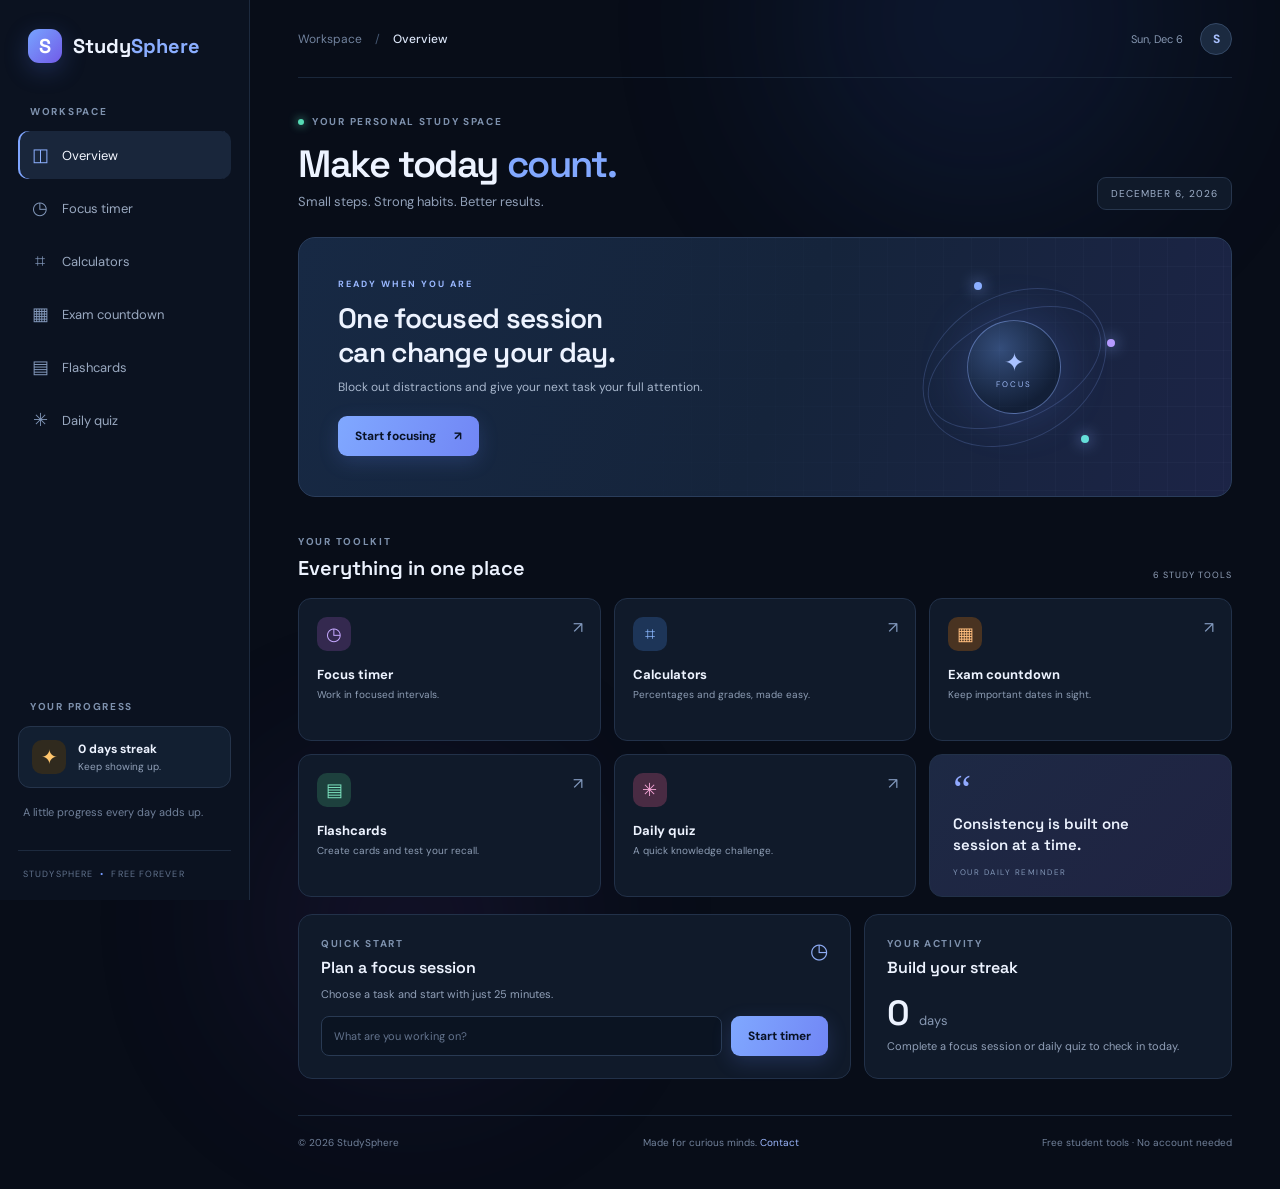
==== index.html @ 0059258c "Update index.html" ====
<!doctype html>
<html lang="en">
<head>
<meta name="google-site-verification" content="u8LLcOHKOxjFdwLn13CXCtblD6Vbntkjw8XJ7Eqn_Gs" />
  <meta charset="utf-8">
  <meta name="viewport" content="width=device-width, initial-scale=1">
  <meta name="theme-color" content="#080d18">
  <meta name="description" content="StudySphere is a free student productivity hub with a focus timer, grade calculator, percentage calculator, exam countdown, flashcards and daily quiz.">
  <title>StudySphere — Your study space</title>
  <link rel="preconnect" href="https://fonts.googleapis.com">
  <link rel="preconnect" href="https://fonts.gstatic.com" crossorigin>
  <link href="https://fonts.googleapis.com/css2?family=DM+Sans:wght@400;500;600;700&family=Space+Grotesk:wght@500;600;700&display=swap" rel="stylesheet">
  <link rel="stylesheet" href="styles.css">
</head>
<body>
  <div class="ambient ambient-one"></div><div class="ambient ambient-two"></div>
  <div class="app-shell">
    <aside class="sidebar" id="sidebar">
      <a class="brand" href="#" aria-label="StudySphere home"><span class="brand-mark">S</span><span>Study<span class="brand-accent">Sphere</span></span></a>
      <div class="side-label">WORKSPACE</div>
      <nav class="nav-list" aria-label="Main navigation">
        <button class="nav-item active" data-view="overview"><span>◫</span> Overview</button>
        <button class="nav-item" data-view="focus"><span>◷</span> Focus timer</button>
        <button class="nav-item" data-view="calculators"><span>⌗</span> Calculators</button>
        <button class="nav-item" data-view="countdown"><span>▦</span> Exam countdown</button>
        <button class="nav-item" data-view="flashcards"><span>▤</span> Flashcards</button>
        <button class="nav-item" data-view="quiz"><span>✳</span> Daily quiz</button>
      </nav>
      <div class="sidebar-bottom">
        <div class="side-label">YOUR PROGRESS</div>
        <div class="streak-card"><div class="streak-icon">✦</div><div><strong id="streakNumber">0 day streak</strong><small>Keep showing up.</small></div></div>
        <div class="sidebar-note">A little progress every day adds up.</div>
        <div class="side-footer">STUDYSPHERE <span>•</span> FREE FOREVER</div>
      </div>
    </aside>

    <main class="main">
      <header class="topbar">
        <button class="mobile-menu" id="menuBtn" aria-label="Open menu">☰</button>
        <div class="breadcrumb">Workspace <span>/</span> <strong id="crumb">Overview</strong></div>
        <div class="top-actions"><span class="today-label" id="todayLabel"></span><div class="avatar">S</div></div>
      </header>

      <section class="view active-view" id="view-overview">
        <div class="welcome-row">
          <div><div class="eyebrow"><span class="live-dot"></span> YOUR PERSONAL STUDY SPACE</div><h1>Make today <span>count.</span></h1><p class="subheading">Small steps. Strong habits. Better results.</p></div>
          <div class="date-chip" id="dateChip">TODAY</div>
        </div>
        <div class="hero-card">
          <div class="hero-copy"><div class="hero-kicker">READY WHEN YOU ARE</div><h2>One focused session<br>can change your day.</h2><p>Block out distractions and give your next task your full attention.</p><button class="primary-btn" data-go="focus">Start focusing <span>↗</span></button></div>
          <div class="hero-orbit"><div class="orbit-ring ring-a"></div><div class="orbit-ring ring-b"></div><div class="orbit-core"><span>✦</span><small>FOCUS</small></div><i class="orbit-dot dot-a"></i><i class="orbit-dot dot-b"></i><i class="orbit-dot dot-c"></i></div>
          <div class="hero-grid"></div>
        </div>
        <div class="section-heading"><div><div class="eyebrow">YOUR TOOLKIT</div><h2>Everything in one place</h2></div><span class="muted">6 STUDY TOOLS</span></div>
        <div class="tool-grid">
          <button class="tool-card" data-go="focus"><span class="tool-icon purple">◷</span><span class="tool-title">Focus timer</span><span class="tool-desc">Work in focused intervals.</span><span class="card-arrow">↗</span></button>
          <button class="tool-card" data-go="calculators"><span class="tool-icon blue">⌗</span><span class="tool-title">Calculators</span><span class="tool-desc">Percentages and grades, made easy.</span><span class="card-arrow">↗</span></button>
          <button class="tool-card" data-go="countdown"><span class="tool-icon orange">▦</span><span class="tool-title">Exam countdown</span><span class="tool-desc">Keep important dates in sight.</span><span class="card-arrow">↗</span></button>
          <button class="tool-card" data-go="flashcards"><span class="tool-icon green">▤</span><span class="tool-title">Flashcards</span><span class="tool-desc">Create cards and test your recall.</span><span class="card-arrow">↗</span></button>
          <button class="tool-card" data-go="quiz"><span class="tool-icon pink">✳</span><span class="tool-title">Daily quiz</span><span class="tool-desc">A quick knowledge challenge.</span><span class="card-arrow">↗</span></button>
          <div class="tool-card quote-card"><span class="quote-mark">“</span><p>Consistency is built one session at a time.</p><small>YOUR DAILY REMINDER</small></div>
        </div>
        <div class="bottom-grid">
          <div class="panel"><div class="panel-head"><div><div class="eyebrow">QUICK START</div><h3>Plan a focus session</h3></div><span class="panel-symbol">◷</span></div><p class="muted">Choose a task and start with just 25 minutes.</p><div class="quick-start"><input id="quickTask" maxlength="80" placeholder="What are you working on?"><button class="primary-btn small" id="quickStartBtn">Start timer</button></div></div>
          <div class="panel progress-panel"><div class="eyebrow">YOUR ACTIVITY</div><h3>Build your streak</h3><div class="progress-number" id="overviewStreak">0 <small>days</small></div><p class="muted">Complete a focus session or daily quiz to check in today.</p></div>
        </div>
      </section>

      <section class="view" id="view-focus">
        <div class="page-heading"><div class="eyebrow">DEEP WORK MODE</div><h1>Focus <span>timer.</span></h1><p class="subheading">Give one thing your full attention.</p></div>
        <div class="focus-layout">
          <div class="panel timer-panel">
            
<div class="timer-tabs">
  <button class="timer-tab active" data-minutes="25" data-mode="Focus">Focus</button>
  <button class="timer-tab" data-minutes="5" data-mode="Short break">Short break</button>
  <button class="timer-tab" data-minutes="15" data-mode="Long break">Long break</button>
</div>

<div class="custom-timer">
  <h3>Customize your sessions</h3>
  <div class="custom-timer-grid">
    <label>
      Focus (minutes)
      <input type="number" id="customFocus" min="1" max="180" value="25">
    </label>
    <label>
      Short break (minutes)
      <input type="number" id="customShort" min="1" max="60" value="5">
    </label>
    <label>
      Long break (minutes)
      <input type="number" id="customLong" min="1" max="60" value="15">
    </label>
  </div>
  <button class="secondary-btn" id="saveCustomTimer">Save custom settings</button>
  <p id="customTimerStatus" class="muted">Choose your preferred durations.</p>
</div>

            <div class="timer-ring" id="timerRing"><div class="timer-inner"><div class="timer-mode" id="timerMode">FOCUS SESSION</div><div class="timer-display" id="timerDisplay">25:00</div><div class="timer-caption" id="timerCaption">Time to concentrate</div></div></div>
            <div class="timer-controls"><button class="primary-btn" id="timerStart">Start session</button><button class="secondary-btn" id="timerReset">Reset</button></div>
            <div class="timer-foot"><span>◷ 25 MINUTES</span><span>✦ ONE TASK AT A TIME</span></div>
          </div>
          <div class="panel task-panel"><div class="eyebrow">SESSION NOTES</div><h3>What are you focusing on?</h3><textarea id="focusTask" placeholder="e.g. Revise quadratic equations..."></textarea><div class="tip-box"><span>✦</span><div><strong>Focus tip</strong><p>Put your phone away, close extra tabs, and decide what “done” looks like before you begin.</p></div></div><div class="session-stat"><span>Completed sessions</span><strong id="sessionCount">0</strong></div></div>
        </div>
      </section>

      <section class="view" id="view-calculators">
        <div class="page-heading"><div class="eyebrow">NUMBERS MADE SIMPLE</div><h1>Study <span>calculators.</span></h1><p class="subheading">Fast answers for everyday school calculations.</p></div>
        <div class="calculator-grid">
          <div class="panel calculator"><div class="calc-icon blue">％</div><h3>Percentage calculator</h3><p class="muted">Find what percentage one number is of another.</p><label>Value obtained</label><input type="number" id="percentValue" placeholder="e.g. 420"><label>Total value</label><input type="number" id="percentTotal" placeholder="e.g. 500"><button class="primary-btn full" id="percentBtn">Calculate percentage</button><div class="result-box" id="percentResult">Your result will appear here.</div></div>
          <div class="panel calculator"><div class="calc-icon purple">A+</div><h3>Grade calculator</h3><p class="muted">Calculate your average across subjects.</p><div id="gradeRows"><div class="grade-row"><input type="text" placeholder="Subject" aria-label="Subject"><input type="number" min="0" max="100" placeholder="Score %" aria-label="Score percentage"></div><div class="grade-row"><input type="text" placeholder="Subject" aria-label="Subject"><input type="number" min="0" max="100" placeholder="Score %" aria-label="Score percentage"></div><div class="grade-row"><input type="text" placeholder="Subject" aria-label="Subject"><input type="number" min="0" max="100" placeholder="Score %" aria-label="Score percentage"></div></div><button class="text-btn" id="addGrade">+ Add subject</button><button class="primary-btn full" id="gradeBtn">Calculate average</button><div class="result-box" id="gradeResult">Your average will appear here.</div></div>
        </div>
      </section>

      <section class="view" id="view-countdown">
        <div class="page-heading"><div class="eyebrow">KEEP YOUR GOALS IN SIGHT</div><h1>Exam <span>countdown.</span></h1><p class="subheading">Set a date. Make a plan. Take it one day at a time.</p></div>
        <div class="countdown-layout">
          <div class="panel countdown-panel"><div class="eyebrow">YOUR NEXT BIG DATE</div><h2 id="examNameDisplay">Your next exam</h2><div class="count-number" id="daysRemaining">—</div><div class="count-caption" id="countCaption">DAYS TO GO</div><div class="count-date" id="examDateDisplay">Add your exam date below</div></div>
          <div class="panel"><div class="eyebrow">SET YOUR COUNTDOWN</div><h3>What's coming up?</h3><label>Exam or event name</label><input id="examName" maxlength="60" placeholder="e.g. Final mathematics exam"><label>Exam date</label><input type="date" id="examDate"><button class="primary-btn full" id="saveExam">Save countdown</button><button class="text-btn" id="clearExam">Clear countdown</button><p class="tiny muted">Your countdown is saved on this device.</p></div>
        </div>
      </section>

      <section class="view" id="view-flashcards">
        <div class="page-heading"><div class="eyebrow">ACTIVE RECALL</div><h1>Flash<span>cards.</span></h1><p class="subheading">Make your own cards and practise remembering.</p></div>
        <div class="flash-layout">
          <div class="panel flash-study"><div class="flash-top"><span class="eyebrow">YOUR DECK</span><span class="muted" id="cardPosition">0 CARDS</span></div><button class="flashcard" id="flashcard" aria-label="Flip flashcard"><span class="flash-label" id="flashLabel">YOUR QUESTION</span><strong id="flashText">Add your first flashcard to begin.</strong><small id="flashHint">Click the card to reveal the answer</small></button><div class="flash-controls"><button class="secondary-btn" id="prevCard">← Previous</button><button class="primary-btn" id="flipCard">Flip card</button><button class="secondary-btn" id="nextCard">Next →</button></div></div>
          <div class="panel"><div class="eyebrow">CREATE A CARD</div><h3>Add to your deck</h3><label>Question / front</label><textarea id="newQuestion" placeholder="What do you want to remember?"></textarea><label>Answer / back</label><textarea id="newAnswer" placeholder="Write the answer here..."></textarea><button class="primary-btn full" id="addCard">Add flashcard</button><div class="deck-footer"><span id="deckCount">0 cards saved</span><button class="text-btn danger" id="deleteCard">Delete current card</button></div></div>
        </div>
      </section>

      <section class="view" id="view-quiz">
        <div class="page-heading"><div class="eyebrow">A LITTLE CHALLENGE</div><h1>Daily <span>quiz.</span></h1><p class="subheading">Test what you know. Learn something new.</p></div>
        <div class="quiz-wrap panel"><div class="quiz-meta"><span class="eyebrow">GENERAL KNOWLEDGE</span><span class="muted" id="quizProgress">QUESTION 1 OF 5</span></div><div class="quiz-progress"><div id="quizProgressBar"></div></div><div class="quiz-question" id="quizQuestion">Loading today's challenge...</div><div class="quiz-options" id="quizOptions"></div><div class="quiz-feedback" id="quizFeedback" aria-live="polite"></div><div class="quiz-bottom"><span class="muted" id="quizScore">Score: 0</span><button class="primary-btn" id="quizNext" disabled>Next question →</button></div></div>
      </section>

      <footer class="footer"><span>© <span id="year"></span> StudySphere</span><span>Made for curious minds. <a href="mailto:hello@studysphere.example">Contact</a></span><span>Free student tools · No account needed</span></footer>
    </main>
  </div>
  <div class="toast" id="toast" role="status" aria-live="polite"></div>
  <script src="app.js"></script>
</body>
</html>
---- styles.css ----
*{box-sizing:border-box} :root{--bg:#080d18;--panel:#101827;--panel2:#131f31;--line:#223047;--text:#edf3ff;--muted:#91a0b8;--blue:#6e9cff;--cyan:#5ce1df;--purple:#a78bfa;--font:'DM Sans',sans-serif;--display:'Space Grotesk',sans-serif} body{margin:0;background:var(--bg);color:var(--text);font-family:var(--font);min-height:100vh;overflow-x:hidden}button,input,textarea{font:inherit}button{cursor:pointer}.ambient{position:fixed;pointer-events:none;filter:blur(100px);opacity:.13;border-radius:50%;z-index:-1}.ambient-one{width:400px;height:400px;background:#315fc6;top:-180px;right:8%}.ambient-two{width:300px;height:300px;background:#6a39ae;bottom:-170px;left:20%}.app-shell{display:flex;min-height:100vh}.sidebar{width:250px;position:fixed;inset:0 auto 0 0;background:#0b1220;border-right:1px solid #1d2a3e;padding:29px 18px 20px;display:flex;flex-direction:column;z-index:5}.brand{display:flex;align-items:center;gap:11px;color:var(--text);text-decoration:none;font:700 20px var(--display);padding:0 10px 42px}.brand-mark{width:34px;height:34px;border-radius:11px;display:grid;place-items:center;background:linear-gradient(135deg,#77a4ff,#725be8);color:white;box-shadow:0 7px 25px #5479e944}.brand-accent{color:#8baeff}.side-label,.eyebrow{font-size:10px;font-weight:700;letter-spacing:1.7px;color:#7e91ad}.side-label{padding:0 12px 13px}.nav-list{display:grid;gap:5px}.nav-item{border:0;background:transparent;color:#9aa9c0;text-align:left;padding:12px 13px;border-radius:10px;font-size:13px;display:flex;gap:13px;align-items:center;transition:.2s}.nav-item span{font-size:18px;width:18px;text-align:center;color:#8297b9}.nav-item:hover,.nav-item.active{background:#19263b;color:#f4f7ff}.nav-item.active{box-shadow:inset 2px 0 #7fa5ff}.nav-item.active span{color:#8db0ff}.sidebar-bottom{margin-top:auto}.streak-card{display:flex;align-items:center;gap:12px;background:#121f31;border:1px solid #25344b;padding:13px;border-radius:12px}.streak-icon{width:34px;height:34px;display:grid;place-items:center;border-radius:10px;background:#302a1e;color:#ffc66e;font-size:20px}.streak-card strong,.streak-card small{display:block}.streak-card strong{font-size:12px}.streak-card small{font-size:10px;color:var(--muted);margin-top:3px}.sidebar-note{color:#71819a;font-size:11px;line-height:1.6;padding:16px 5px 28px}.side-footer{border-top:1px solid #1d2a3e;padding:17px 5px 0;color:#61728c;font-size:9px;letter-spacing:1.1px}.side-footer span{color:#779cff;margin:0 4px}.main{margin-left:250px;width:calc(100% - 250px);padding:0 48px 20px;max-width:1700px}.topbar{height:78px;display:flex;align-items:center;justify-content:space-between;border-bottom:1px solid #1a273a;margin-bottom:37px}.breadcrumb{font-size:12px;color:#71829d}.breadcrumb span{padding:0 10px;color:#465873}.breadcrumb strong{color:#dbe5f7;font-weight:500}.top-actions{display:flex;align-items:center;gap:17px}.today-label{font-size:11px;color:#8798b2}.avatar{width:32px;height:32px;border:1px solid #354966;background:#1b2a40;border-radius:50%;display:grid;place-items:center;color:#a9c1ff;font-weight:700;font-size:12px}.mobile-menu{display:none;background:none;border:0;color:white;font-size:20px}.view{display:none;animation:fade .25s ease}.active-view{display:block}@keyframes fade{from{opacity:0;transform:translateY(5px)}to{opacity:1;transform:none}}.welcome-row{display:flex;justify-content:space-between;align-items:end;margin-bottom:27px}.eyebrow{display:flex;align-items:center;gap:8px}.live-dot{width:6px;height:6px;border-radius:50%;background:#56dbb5;box-shadow:0 0 10px #56dbb5}h1,h2,h3,p{margin-top:0}h1{font:600 38px var(--display);letter-spacing:-1.4px;margin:12px 0 5px}h1 span{color:#82a8ff}.subheading{color:#91a0b8;font-size:13px;margin:0}.date-chip{border:1px solid #27364d;background:#101a2a;color:#9fb0ca;padding:9px 13px;border-radius:9px;font-size:10px;letter-spacing:1px}.hero-card{min-height:260px;border:1px solid #2a3d5b;border-radius:17px;background:linear-gradient(110deg,#172944 0%,#15243b 52%,#1c2446 100%);position:relative;overflow:hidden;padding:35px 39px;display:flex;align-items:center;margin-bottom:38px}.hero-copy{position:relative;z-index:2}.hero-kicker{font-size:9px;letter-spacing:2px;color:#9ab8ff;font-weight:700}.hero-copy h2{font:600 28px/1.2 var(--display);margin:12px 0 10px;letter-spacing:-.7px}.hero-copy p{color:#a8b7cd;font-size:12px;margin-bottom:21px}.primary-btn,.secondary-btn{border:0;border-radius:9px;padding:12px 17px;font-size:12px;font-weight:700;transition:.2s}.primary-btn{background:linear-gradient(110deg,#80a8ff,#7186f5);color:#091225;box-shadow:0 6px 20px #668aff30}.primary-btn:hover{transform:translateY(-1px);filter:brightness(1.08)}.primary-btn span{padding-left:15px}.secondary-btn{background:#1a2940;border:1px solid #2d405e;color:#b9c8de}.secondary-btn:hover{background:#243650}.hero-orbit{position:absolute;right:12%;top:50%;transform:translateY(-50%);width:210px;height:210px;display:grid;place-items:center}.orbit-ring{position:absolute;border:1px solid #88aaff35;border-radius:50%;transform:rotate(-25deg)}.ring-a{width:185px;height:105px}.ring-b{width:145px;height:195px;transform:rotate(60deg)}.orbit-core{width:94px;height:94px;border-radius:50%;background:radial-gradient(circle at 35% 30%,#344d7a,#121f37 70%);border:1px solid #8daeff77;box-shadow:0 0 50px #6589ff3b;display:flex;flex-direction:column;align-items:center;justify-content:center}.orbit-core span{font-size:25px;color:#a9c2ff}.orbit-core small{font-size:8px;letter-spacing:2px;color:#9db8f5}.orbit-dot{position:absolute;width:8px;height:8px;background:#8baeff;border-radius:50%;box-shadow:0 0 15px #8baeff}.dot-a{top:20px;left:65px}.dot-b{bottom:29px;right:30px;background:#65ded9}.dot-c{top:77px;right:4px;background:#b59aff}.hero-grid{position:absolute;inset:0;background-image:linear-gradient(#b0c7ff08 1px,transparent 1px),linear-gradient(90deg,#b0c7ff08 1px,transparent 1px);background-size:28px 28px;mask-image:linear-gradient(90deg,transparent 20%,black)}.section-heading{display:flex;align-items:end;justify-content:space-between;margin-bottom:17px}.section-heading h2{font:600 20px var(--display);margin:7px 0 0}.muted{color:var(--muted);font-size:11px}.section-heading>.muted{font-size:9px;letter-spacing:1px}.tool-grid{display:grid;grid-template-columns:repeat(3,1fr);gap:13px}.tool-card{min-height:143px;position:relative;text-align:left;padding:18px;background:#101a2a;border:1px solid #223149;border-radius:13px;color:var(--text);display:flex;flex-direction:column;align-items:flex-start;transition:.2s}.tool-card:hover{border-color:#5876b1;transform:translateY(-2px);background:#142137}.tool-icon,.calc-icon{width:34px;height:34px;border-radius:10px;display:grid;place-items:center;font-size:18px;margin-bottom:15px}.purple{background:#34294f;color:#c5a8ff}.blue{background:#1d3558;color:#8db9ff}.orange{background:#493321;color:#ffbd7d}.green{background:#1d403d;color:#7be0bd}.pink{background:#492b43;color:#f5a5d6}.tool-title{font-size:13px;font-weight:700;margin-bottom:5px}.tool-desc{font-size:10px;color:#8e9eb5}.card-arrow{position:absolute;right:17px;top:18px;color:#8299bd}.quote-card{background:linear-gradient(135deg,#1d2944,#202342);justify-content:center;padding-left:23px}.quote-mark{font:40px Georgia;color:#91aaff;line-height:.8}.quote-card p{font:600 15px/1.4 var(--display);max-width:190px;margin:7px 0 12px}.quote-card small{font-size:8px;letter-spacing:1.5px;color:#8296b7}.bottom-grid{display:grid;grid-template-columns:1.5fr 1fr;gap:13px;margin-top:17px}.panel{background:#101a2a;border:1px solid #223149;border-radius:14px;padding:22px}.panel h3{font:600 16px var(--display);margin:7px 0 9px}.panel-head{display:flex;justify-content:space-between}.panel-symbol{font-size:21px;color:#90adf5}.quick-start{display:flex;gap:9px;margin-top:15px}.quick-start input{flex:1}.progress-number{font:600 35px var(--display);margin:13px 0 3px}.progress-number small{font:400 13px var(--font);color:#8798b2}.progress-panel p{line-height:1.6;margin:0}.footer{display:flex;justify-content:space-between;gap:15px;border-top:1px solid #1c2a3e;margin-top:36px;padding:20px 0;color:#71819a;font-size:10px}.footer a{color:#9db9ff;text-decoration:none}.page-heading{margin-bottom:27px}.page-heading h1{margin-bottom:6px}.focus-layout,.countdown-layout,.flash-layout{display:grid;grid-template-columns:1.4fr 1fr;gap:15px}.timer-panel{text-align:center;padding:25px 25px 20px}.timer-tabs{display:flex;justify-content:center;gap:6px}.timer-tab{background:transparent;border:1px solid transparent;color:#8393ad;padding:8px 13px;border-radius:8px;font-size:11px}.timer-tab.active{background:#1d2d47;color:#dce8ff;border-color:#314a70}.timer-ring{width:270px;height:270px;margin:26px auto 20px;border-radius:50%;display:grid;place-items:center;background:conic-gradient(#83aaff 0deg,#83aaff 0deg,#253650 0deg);position:relative}.timer-ring:before{content:"";position:absolute;inset:8px;border-radius:50%;background:#101a2a}.timer-inner{position:relative}.timer-mode{font-size:9px;letter-spacing:2px;color:#8da8d2}.timer-display{font:600 52px var(--display);letter-spacing:-2px;margin:7px 0}.timer-caption{font-size:11px;color:#8192ab}.timer-controls{display:flex;justify-content:center;gap:9px}.timer-foot{display:flex;justify-content:space-between;border-top:1px solid #223149;margin-top:24px;padding-top:15px;font-size:8px;letter-spacing:1px;color:#7186a5}.task-panel textarea{height:110px;resize:vertical}.tip-box{display:flex;gap:11px;padding:13px;background:#17263b;border:1px solid #2a3d5a;border-radius:10px;margin-top:16px}.tip-box>span{color:#9bb8ff;font-size:18px}.tip-box strong{font-size:11px}.tip-box p{font-size:10px;color:#91a0b8;line-height:1.5;margin:4px 0 0}.session-stat{border-top:1px solid #223149;margin-top:18px;padding-top:15px;display:flex;justify-content:space-between;color:#8798b2;font-size:11px}.session-stat strong{color:#dfe9fa}.calculator-grid{display:grid;grid-template-columns:1fr 1fr;gap:15px}.calculator{padding:23px}.calculator h3{margin:0 0 6px}.calculator>p{margin-bottom:18px}.calculator label,.panel label{display:block;font-size:10px;color:#9aabc4;margin:13px 0 7px}.calc-icon{margin-bottom:15px}.full{width:100%;margin-top:14px}.result-box{background:#17263b;border:1px solid #2a3e5e;color:#b9d0ff;border-radius:9px;padding:13px;margin-top:13px;font-size:12px;min-height:43px}.grade-row{display:grid;grid-template-columns:1fr 110px;gap:8px;margin-bottom:8px}.text-btn{border:0;background:transparent;color:#8eafff;padding:8px 0;font-size:11px}.text-btn:hover{text-decoration:underline}.danger{color:#f08d9b}input,textarea{background:#0b1422;border:1px solid #293a53;border-radius:8px;color:#eaf1ff;padding:11px 12px;width:100%;outline:none;font-size:11px}input:focus,textarea:focus{border-color:#789fff;box-shadow:0 0 0 3px #789fff16}input::placeholder,textarea::placeholder{color:#63738d}.countdown-panel{background:radial-gradient(circle at 50% 0%,#24385c,#101a2a 65%);text-align:center;display:flex;flex-direction:column;align-items:center;justify-content:center;min-height:300px}.countdown-panel h2{font:600 22px var(--display);margin:16px 0 5px}.count-number{font:600 84px var(--display);letter-spacing:-5px;color:#9bb9ff;line-height:1.2}.count-caption{font-size:10px;letter-spacing:2px;color:#9bb2d8}.count-date{font-size:11px;color:#8293ae;margin-top:17px}.countdown-layout>.panel:last-child{padding:25px}.tiny{font-size:9px;margin-top:15px}.flash-study{display:flex;flex-direction:column}.flash-top{display:flex;justify-content:space-between}.flashcard{min-height:245px;margin:20px 0 15px;background:radial-gradient(circle at 50% 0%,#293d63,#17243a 75%);border:1px solid #3b5278;border-radius:13px;color:#f1f5ff;padding:25px;display:flex;flex-direction:column;align-items:center;justify-content:center;text-align:center;gap:15px}.flash-label{font-size:9px;letter-spacing:2px;color:#9dbaff}.flashcard strong{font:600 20px/1.4 var(--display);max-width:430px}.flashcard small{font-size:10px;color:#899bb8}.flash-controls{display:flex;justify-content:center;gap:8px}.flash-controls button{padding:10px 12px}.flash-layout>.panel textarea{height:75px;resize:vertical}.deck-footer{border-top:1px solid #223149;margin-top:18px;padding-top:13px;display:flex;justify-content:space-between;align-items:center;color:#8495ae;font-size:10px}.quiz-wrap{max-width:760px;margin:0 auto;padding:28px}.quiz-meta{display:flex;justify-content:space-between;align-items:center}.quiz-progress{height:5px;background:#24344c;border-radius:10px;margin:17px 0 28px;overflow:hidden}.quiz-progress div{height:100%;width:20%;background:linear-gradient(90deg,#7aa4ff,#65d9d1);transition:width .25s}.quiz-question{font:600 22px/1.4 var(--display);margin-bottom:20px}.quiz-options{display:grid;gap:9px}.quiz-option{border:1px solid #2b3b54;background:#121f31;color:#dce6f7;text-align:left;padding:13px 15px;border-radius:9px;font-size:12px}.quiz-option:hover:not(:disabled){border-color:#7da1ef;background:#1b2d48}.quiz-option.correct{border-color:#48c99d;background:#15372f}.quiz-option.wrong{border-color:#ed8b9c;background:#3b202d}.quiz-feedback{min-height:27px;padding-top:12px;font-size:11px;color:#9eafd0}.quiz-bottom{display:flex;justify-content:space-between;align-items:center;border-top:1px solid #24344b;padding-top:17px;margin-top:14px}.quiz-bottom .primary-btn:disabled{opacity:.4;cursor:not-allowed}.toast{position:fixed;bottom:24px;left:50%;transform:translate(-50%,20px);opacity:0;pointer-events:none;background:#e6efff;color:#111d32;border-radius:9px;padding:11px 17px;font-size:12px;font-weight:700;box-shadow:0 10px 35px #0006;transition:.25s;z-index:20}.toast.show{opacity:1;transform:translate(-50%,0)}
@media(max-width:1050px){.main{padding:0 28px 20px}.hero-orbit{right:4%}.tool-grid{grid-template-columns:repeat(2,1fr)}}
@media(max-width:760px){.sidebar{transform:translateX(-100%);transition:.25s;box-shadow:15px 0 40px #0007}.sidebar.open{transform:translateX(0)}.main{margin-left:0;width:100%;padding:0 17px 20px}.topbar{height:64px;margin-bottom:25px}.mobile-menu{display:block;margin-right:12px}.breadcrumb{margin-right:auto}.today-label{display:none}.welcome-row{align-items:start}.date-chip{display:none}h1{font-size:32px}.hero-card{padding:27px 23px;min-height:250px}.hero-orbit{opacity:.25;right:-45px}.hero-copy{max-width:280px}.hero-copy h2{font-size:25px}.tool-grid{gap:9px}.tool-card{padding:14px;min-height:137px}.tool-desc{line-height:1.4}.bottom-grid,.focus-layout,.countdown-layout,.flash-layout,.calculator-grid{grid-template-columns:1fr}.footer{flex-direction:column;gap:8px}.timer-ring{width:240px;height:240px}.timer-display{font-size:46px}.section-heading h2{font-size:18px}.quiz-wrap{padding:20px}.quiz-question{font-size:19px}}
@media(max-width:390px){.tool-grid{grid-template-columns:1fr}.tool-card{min-height:115px}.hero-card{padding:23px 18px}.hero-copy h2{font-size:22px}.grade-row{grid-template-columns:1fr 95px}.flash-controls{gap:4px}.flash-controls button{font-size:10px;padding:9px}}
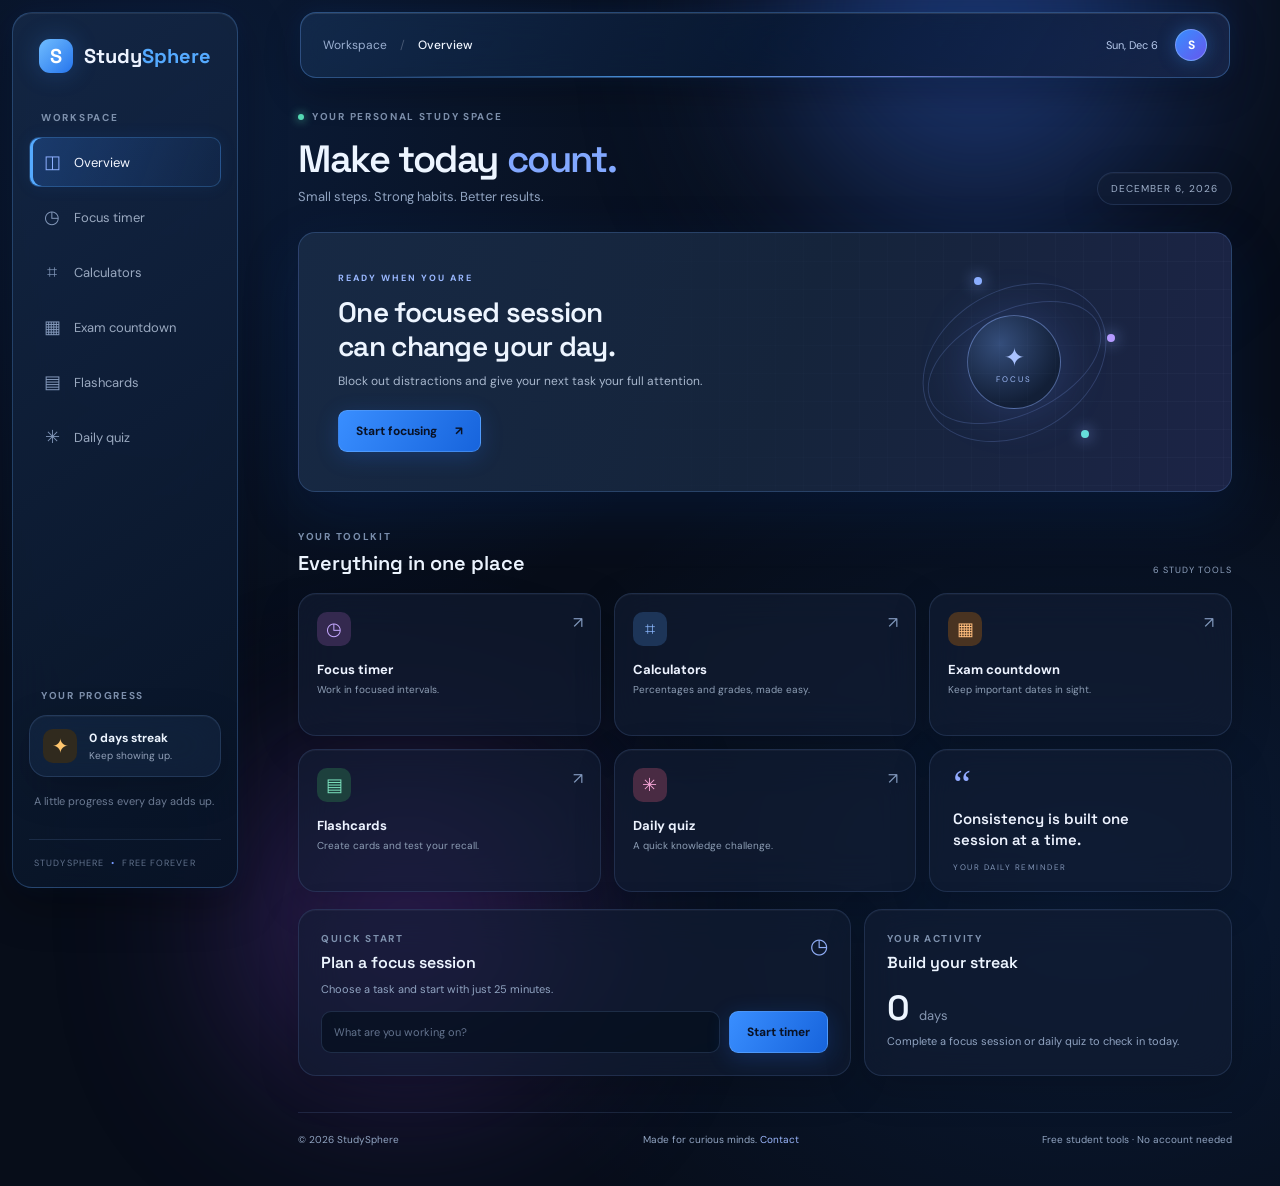
==== commit 1245d5ef: "Update index.html" ====
--- a/index.html
+++ b/index.html
@@ -113,13 +113,55 @@
         </div>
       </section>
 
-      <section class="view" id="view-countdown">
-        <div class="page-heading"><div class="eyebrow">KEEP YOUR GOALS IN SIGHT</div><h1>Exam <span>countdown.</span></h1><p class="subheading">Set a date. Make a plan. Take it one day at a time.</p></div>
-        <div class="countdown-layout">
-          <div class="panel countdown-panel"><div class="eyebrow">YOUR NEXT BIG DATE</div><h2 id="examNameDisplay">Your next exam</h2><div class="count-number" id="daysRemaining">—</div><div class="count-caption" id="countCaption">DAYS TO GO</div><div class="count-date" id="examDateDisplay">Add your exam date below</div></div>
-          <div class="panel"><div class="eyebrow">SET YOUR COUNTDOWN</div><h3>What's coming up?</h3><label>Exam or event name</label><input id="examName" maxlength="60" placeholder="e.g. Final mathematics exam"><label>Exam date</label><input type="date" id="examDate"><button class="primary-btn full" id="saveExam">Save countdown</button><button class="text-btn" id="clearExam">Clear countdown</button><p class="tiny muted">Your countdown is saved on this device.</p></div>
-        </div>
-      </section>
+      
+<section class="view" id="view-countdown">
+  <div class="page-heading">
+    <div class="eyebrow">KEEP YOUR GOALS IN SIGHT</div>
+    <h1>Exam <span>countdown.</span></h1>
+    <p class="subheading">Every exam. One place. Stay prepared.</p>
+  </div>
+
+  <div class="countdown-layout">
+    <div class="panel countdown-panel">
+      <div class="eyebrow">YOUR NEXT BIG DATE</div>
+      <h2 id="examNameDisplay">No upcoming exams</h2>
+      <div class="count-number" id="daysRemaining">—</div>
+      <div class="count-caption" id="countCaption">ADD YOUR FIRST EXAM</div>
+      <div class="count-date" id="examDateDisplay">Your upcoming exams will appear here.</div>
+    </div>
+
+    <div class="panel">
+      <div class="eyebrow" id="examFormHeading">BUILD YOUR SCHEDULE</div>
+      <h3 id="examFormTitle">Add an exam</h3>
+
+      <label for="examName">Exam or event name</label>
+      <input id="examName" maxlength="60" placeholder="e.g. Mathematics board exam">
+
+      <label for="examDate">Date and time</label>
+      <input type="datetime-local" id="examDate">
+
+      <button class="primary-btn full" id="saveExam">Add exam</button>
+      <button class="text-btn" id="cancelExamEdit" type="button" hidden>Cancel editing</button>
+      <p class="tiny muted">Your exams are saved automatically on this device.</p>
+    </div>
+  </div>
+
+  <div class="section-heading exam-list-heading">
+    <div>
+      <div class="eyebrow">YOUR SCHEDULE</div>
+      <h2>All exams</h2>
+    </div>
+    <span class="muted" id="examCount">0 EXAMS</span>
+  </div>
+
+  <div class="exam-list" id="examList">
+    <div class="panel exam-empty">
+      <h3>No exams added yet</h3>
+      <p class="muted">Add your first exam using the form above.</p>
+    </div>
+  </div>
+</section>
+
 
       <section class="view" id="view-flashcards">
         <div class="page-heading"><div class="eyebrow">ACTIVE RECALL</div><h1>Flash<span>cards.</span></h1><p class="subheading">Make your own cards and practise remembering.</p></div>
--- a/styles.css
+++ b/styles.css
@@ -2,3 +2,395 @@
 @media(max-width:1050px){.main{padding:0 28px 20px}.hero-orbit{right:4%}.tool-grid{grid-template-columns:repeat(2,1fr)}}
 @media(max-width:760px){.sidebar{transform:translateX(-100%);transition:.25s;box-shadow:15px 0 40px #0007}.sidebar.open{transform:translateX(0)}.main{margin-left:0;width:100%;padding:0 17px 20px}.topbar{height:64px;margin-bottom:25px}.mobile-menu{display:block;margin-right:12px}.breadcrumb{margin-right:auto}.today-label{display:none}.welcome-row{align-items:start}.date-chip{display:none}h1{font-size:32px}.hero-card{padding:27px 23px;min-height:250px}.hero-orbit{opacity:.25;right:-45px}.hero-copy{max-width:280px}.hero-copy h2{font-size:25px}.tool-grid{gap:9px}.tool-card{padding:14px;min-height:137px}.tool-desc{line-height:1.4}.bottom-grid,.focus-layout,.countdown-layout,.flash-layout,.calculator-grid{grid-template-columns:1fr}.footer{flex-direction:column;gap:8px}.timer-ring{width:240px;height:240px}.timer-display{font-size:46px}.section-heading h2{font-size:18px}.quiz-wrap{padding:20px}.quiz-question{font-size:19px}}
 @media(max-width:390px){.tool-grid{grid-template-columns:1fr}.tool-card{min-height:115px}.hero-card{padding:23px 18px}.hero-copy h2{font-size:22px}.grade-row{grid-template-columns:1fr 95px}.flash-controls{gap:4px}.flash-controls button{font-size:10px;padding:9px}}
+
+
+/* =========================================
+   STUDYSPHERE — GLASSMORPHISM
+   ELECTRIC BLUE
+========================================= */
+
+:root {
+  --glass-bg: rgba(18, 30, 53, 0.62);
+  --glass-border: rgba(145, 184, 255, 0.14);
+  --electric-blue: #55aaff;
+  --electric-glow: rgba(55, 145, 255, 0.25);
+  --text-primary: #edf5ff;
+  --text-muted: #91a4c1;
+}
+
+body {
+  background:
+    radial-gradient(ellipse at 15% 10%, rgba(30,100,210,.17), transparent 38%),
+    radial-gradient(ellipse at 85% 75%, rgba(30,120,255,.12), transparent 40%),
+    #070d19;
+  color: var(--text-primary);
+}
+
+.ambient {
+  opacity: .5;
+}
+
+.sidebar {
+  background: rgba(8,17,33,.78);
+  backdrop-filter: blur(24px);
+  -webkit-backdrop-filter: blur(24px);
+  border-right: 1px solid var(--glass-border);
+}
+
+.brand-mark {
+  background: linear-gradient(135deg,#70bdff,#2675ed);
+  box-shadow: 0 0 24px var(--electric-glow);
+}
+
+.brand-accent {
+  color: var(--electric-blue);
+}
+
+.topbar {
+  background: rgba(8,16,31,.62);
+  backdrop-filter: blur(20px);
+  -webkit-backdrop-filter: blur(20px);
+  border-bottom: 1px solid var(--glass-border);
+}
+
+.panel,
+.streak-card,
+.date-chip,
+.tool-card {
+  background: var(--glass-bg);
+  backdrop-filter: blur(20px);
+  -webkit-backdrop-filter: blur(20px);
+  border: 1px solid var(--glass-border);
+  box-shadow:
+    0 12px 40px rgba(0,0,0,.18),
+    inset 0 1px rgba(255,255,255,.035);
+  border-radius: 18px;
+}
+
+.nav-item {
+  border: 1px solid transparent;
+  transition: .25s ease;
+}
+
+.nav-item:hover {
+  background: rgba(72,145,255,.10);
+  border-color: var(--glass-border);
+  transform: translateX(3px);
+}
+
+.nav-item.active {
+  background: linear-gradient(
+    110deg,
+    rgba(48,127,255,.23),
+    rgba(48,127,255,.07)
+  );
+  border: 1px solid rgba(85,170,255,.25);
+  box-shadow: inset 3px 0 var(--electric-blue);
+}
+
+.hero-card {
+  border: 1px solid rgba(110,170,255,.22);
+  box-shadow: 0 20px 60px rgba(0,75,180,.15);
+}
+
+.tool-card {
+  transition: .25s ease;
+}
+
+.tool-card:hover {
+  transform: translateY(-5px);
+  border-color: rgba(85,170,255,.42);
+  box-shadow: 0 15px 40px rgba(30,110,255,.13);
+}
+
+.primary-btn {
+  background: linear-gradient(120deg,#398eff,#1764dc);
+  border: 1px solid rgba(140,195,255,.3);
+  box-shadow: 0 5px 22px rgba(35,120,255,.22);
+  transition: .25s ease;
+}
+
+.primary-btn:hover {
+  transform: translateY(-2px);
+  box-shadow: 0 8px 30px rgba(35,120,255,.38);
+  filter: brightness(1.12);
+}
+
+.secondary-btn {
+  background: rgba(90,145,220,.09);
+  border: 1px solid var(--glass-border);
+  transition: .2s ease;
+}
+
+.secondary-btn:hover {
+  background: rgba(90,145,220,.18);
+  border-color: rgba(85,170,255,.4);
+}
+
+input,
+textarea,
+select {
+  background: rgba(5,14,29,.65) !important;
+  border: 1px solid rgba(130,170,230,.18) !important;
+  color: var(--text-primary) !important;
+  border-radius: 10px !important;
+}
+
+input:focus,
+textarea:focus,
+select:focus {
+  outline: none;
+  border-color: var(--electric-blue) !important;
+  box-shadow: 0 0 0 3px rgba(85,170,255,.12);
+}
+
+.timer-ring {
+  box-shadow: 0 0 45px rgba(55,145,255,.13);
+}
+
+.timer-tab.active {
+  background: rgba(65,145,255,.18);
+  border-color: rgba(85,170,255,.35);
+}
+
+/* Custom timer layout */
+
+.custom-timer {
+  background: rgba(75,125,195,.07);
+  border: 1px solid var(--glass-border);
+  border-radius: 15px;
+  padding: 20px;
+  margin: 20px 0;
+}
+
+.custom-timer h3 {
+  margin-top: 0;
+  color: var(--text-primary);
+}
+
+.custom-timer-grid {
+  display: grid;
+  grid-template-columns: repeat(3,minmax(0,1fr));
+  gap: 14px;
+}
+
+.custom-timer-grid label {
+  color: var(--text-muted);
+}
+
+h1,h2,h3 {
+  color: var(--text-primary);
+}
+
+.muted,
+.subheading {
+  color: var(--text-muted);
+}
+
+.flashcard,
+.quiz-wrap {
+  background: var(--glass-bg);
+  backdrop-filter: blur(20px);
+  -webkit-backdrop-filter: blur(20px);
+  border: 1px solid var(--glass-border);
+}
+
+.footer {
+  border-top: 1px solid var(--glass-border);
+  color: var(--text-muted);
+}
+
+@media(max-width:768px) {
+  .panel,
+  .tool-card,
+  .streak-card {
+    backdrop-filter: blur(14px);
+    -webkit-backdrop-filter: blur(14px);
+  }
+
+  .custom-timer {
+    padding: 15px;
+  }
+
+  .custom-timer-grid {
+    grid-template-columns: 1fr;
+  }
+}
+
+/* STUDYSPHERE — FLOATING GLASS NAVBAR */
+
+.topbar {
+  position: sticky;
+  top: 12px;
+  z-index: 100;
+
+  height: 66px;
+  width: calc(100% - 4px);
+  margin: 12px 2px 32px;
+  padding: 0 22px;
+
+  display: flex;
+  align-items: center;
+  justify-content: space-between;
+
+  background: linear-gradient(
+    120deg,
+    rgba(20, 43, 76, 0.88),
+    rgba(10, 25, 48, 0.82),
+    rgba(24, 38, 72, 0.88)
+  ) !important;
+
+  backdrop-filter: blur(24px) saturate(180%);
+  -webkit-backdrop-filter: blur(24px) saturate(180%);
+
+  border: 1px solid rgba(100, 170, 255, 0.32);
+  border-radius: 16px;
+
+  box-shadow:
+    0 12px 35px rgba(0, 0, 0, 0.3),
+    inset 0 1px 0 rgba(255, 255, 255, 0.10),
+    0 0 25px rgba(45, 125, 255, 0.12);
+
+  transition: background .25s ease, border-color .25s ease;
+}
+
+/* Blue light along the bottom edge */
+
+.topbar::after {
+  content: "";
+  position: absolute;
+  bottom: 0;
+  left: 8%;
+  width: 84%;
+  height: 1px;
+
+  background: linear-gradient(
+    90deg,
+    transparent,
+    #55aaff,
+    #8b9cff,
+    transparent
+  );
+
+  opacity: .8;
+  pointer-events: none;
+}
+
+/* Navbar text */
+
+.topbar .breadcrumb {
+  color: #9aafd0;
+}
+
+.topbar .breadcrumb strong {
+  color: #f0f6ff;
+}
+
+.topbar .today-label {
+  color: #b8cbed;
+}
+
+.topbar .avatar {
+  background: linear-gradient(135deg, #398eff, #6657ed);
+  border: 1px solid rgba(160, 205, 255, .45);
+  color: white;
+  box-shadow: 0 0 18px rgba(55, 145, 255, .35);
+}
+
+/* Mobile */
+
+@media(max-width:760px) {
+  .topbar {
+    width: 100%;
+    height: 60px;
+    margin: 10px 0 25px;
+    padding: 0 14px;
+    top: 8px;
+  }
+}
+/* STUDYSPHERE — FLOATING GLASS SIDEBAR */
+
+.sidebar {
+  position: fixed;
+  inset: 12px auto 12px 12px;
+
+  width: 226px;
+  height: auto;
+  padding: 26px 16px 18px;
+
+  background: linear-gradient(
+    145deg,
+    rgba(20, 39, 68, 0.94),
+    rgba(8, 19, 37, 0.91)
+  ) !important;
+
+  backdrop-filter: blur(28px) saturate(170%);
+  -webkit-backdrop-filter: blur(28px) saturate(170%);
+
+  border: 1px solid rgba(100, 170, 255, 0.25);
+  border-radius: 20px;
+
+  box-shadow:
+    0 15px 45px rgba(0, 0, 0, 0.35),
+    inset 0 1px 0 rgba(255, 255, 255, 0.07),
+    0 0 25px rgba(40, 120, 255, 0.08);
+
+  overflow-y: auto;
+  scrollbar-width: thin;
+  scrollbar-color: rgba(100, 150, 220, 0.25) transparent;
+}
+
+/* Brand spacing */
+
+.brand {
+  padding-bottom: 38px;
+}
+
+/* Navigation hover glow */
+
+.nav-item:hover {
+  background: rgba(65, 140, 255, 0.13);
+  border-color: rgba(100, 170, 255, 0.15);
+}
+
+/* Active navigation */
+
+.nav-item.active {
+  background: linear-gradient(
+    110deg,
+    rgba(55, 135, 255, 0.24),
+    rgba(55, 135, 255, 0.06)
+  );
+  border: 1px solid rgba(85, 170, 255, 0.25);
+  box-shadow:
+    inset 3px 0 #55aaff,
+    0 0 18px rgba(45, 125, 255, 0.08);
+}
+
+/* Streak card */
+
+.streak-card {
+  background: rgba(75, 125, 195, 0.10);
+  border: 1px solid rgba(130, 175, 240, 0.17);
+}
+
+/* Sidebar footer */
+
+.side-footer {
+  border-top-color: rgba(130, 175, 240, 0.14);
+}
+
+/* Mobile sidebar */
+
+@media(max-width:760px) {
+  .sidebar {
+    width: 250px;
+    inset: 10px auto 10px 10px;
+    border-radius: 18px;
+    transform: translateX(calc(-100% - 15px));
+  }
+
+  .sidebar.open {
+    transform: translateX(0);
+  }
+}
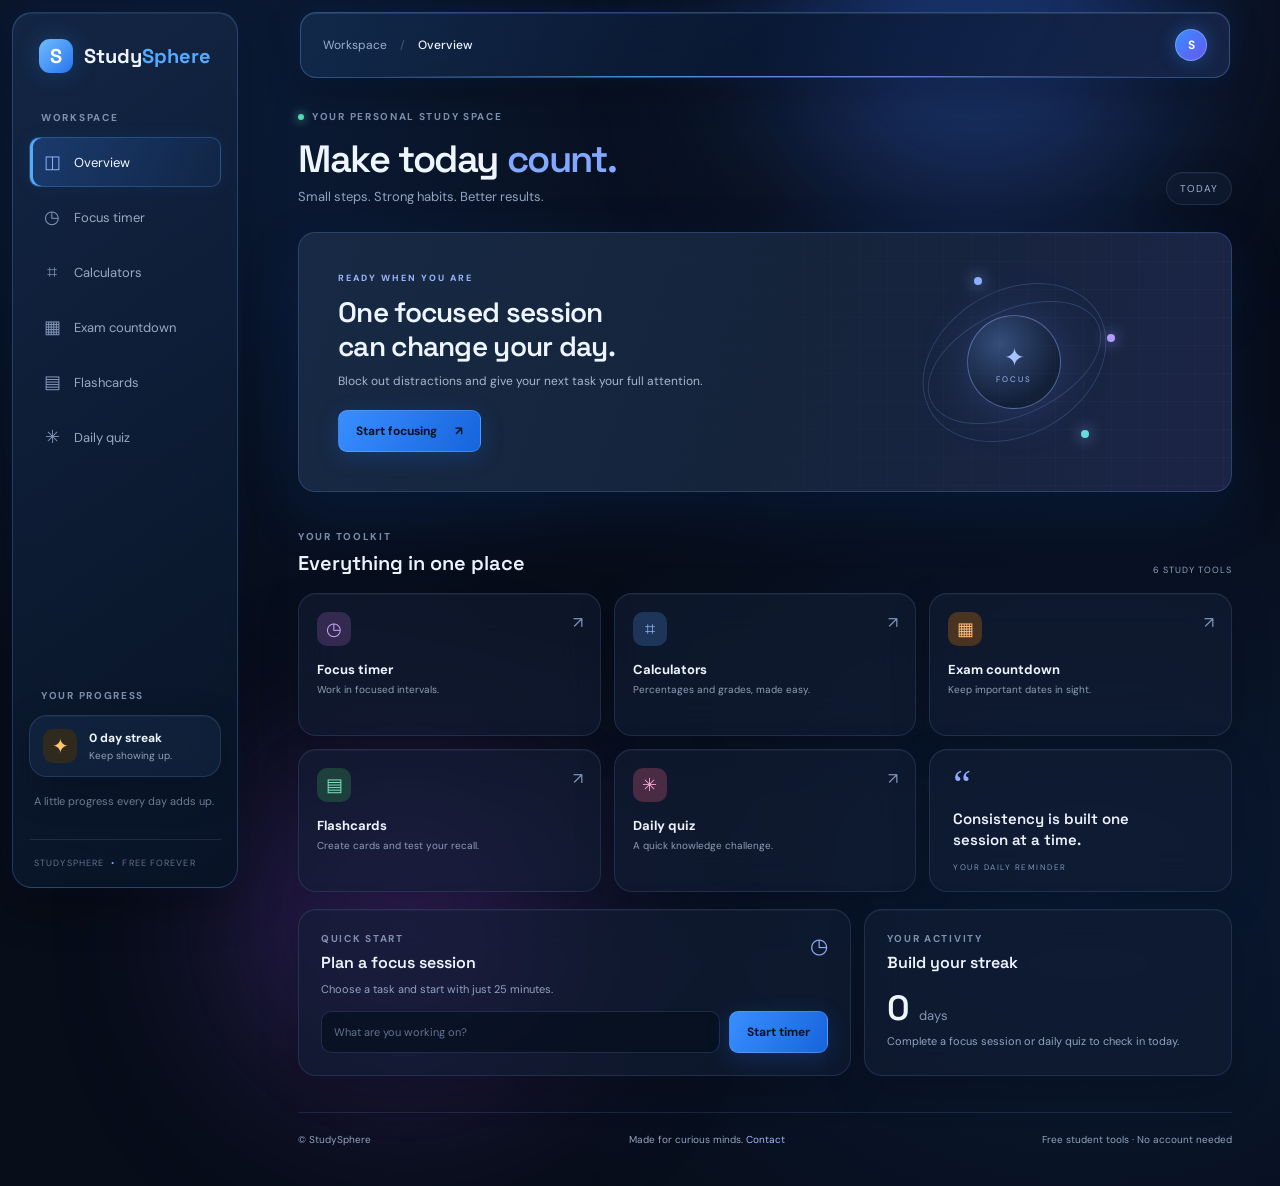
==== commit cec4587e: "Update index.html" ====
--- a/index.html
+++ b/index.html
@@ -137,8 +137,8 @@
       <label for="examName">Exam or event name</label>
       <input id="examName" maxlength="60" placeholder="e.g. Mathematics board exam">
 
-      <label for="examDate">Date and time</label>
-      <input type="datetime-local" id="examDate">
+      <label for="examDate">Exam date</label>
+      <input type="date" id="examDate">
 
       <button class="primary-btn full" id="saveExam">Add exam</button>
       <button class="text-btn" id="cancelExamEdit" type="button" hidden>Cancel editing</button>
--- a/styles.css
+++ b/styles.css
@@ -394,3 +394,87 @@
     transform: translateX(0);
   }
 }
+
+/* MULTIPLE EXAM COUNTDOWNS */
+
+.exam-list-heading {
+  margin-top: 38px;
+}
+
+.exam-list {
+  display: grid;
+  gap: 14px;
+}
+
+.exam-card {
+  display: flex;
+  align-items: center;
+  justify-content: space-between;
+  gap: 20px;
+  padding: 23px;
+  background: linear-gradient(
+    120deg,
+    rgba(20, 39, 68, .78),
+    rgba(10, 22, 42, .82)
+  );
+  border: 1px solid rgba(100, 160, 255, .18);
+  border-radius: 17px;
+  transition: .2s ease;
+}
+
+.exam-card:hover {
+  border-color: rgba(90, 160, 255, .45);
+  box-shadow: 0 8px 28px rgba(30, 100, 220, .10);
+  transform: translateY(-2px);
+}
+
+.exam-details h3 {
+  margin: 0 0 7px;
+}
+
+.exam-details p {
+  margin: 0 0 10px;
+}
+
+.exam-status {
+  display: inline-block;
+  color: #83baff;
+  font-size: 13px;
+  font-weight: 700;
+}
+
+.exam-completed {
+  color: #9aa8bd;
+}
+
+.exam-actions {
+  display: flex;
+  align-items: center;
+  gap: 12px;
+  flex-shrink: 0;
+}
+
+.exam-empty {
+  text-align: center;
+  padding: 35px 20px;
+}
+
+.exam-empty h3 {
+  margin-top: 0;
+}
+
+#cancelExamEdit {
+  margin-top: 10px;
+}
+
+@media(max-width: 600px) {
+  .exam-card {
+    align-items: flex-start;
+    flex-direction: column;
+  }
+
+  .exam-actions {
+    width: 100%;
+    justify-content: flex-start;
+  }
+}
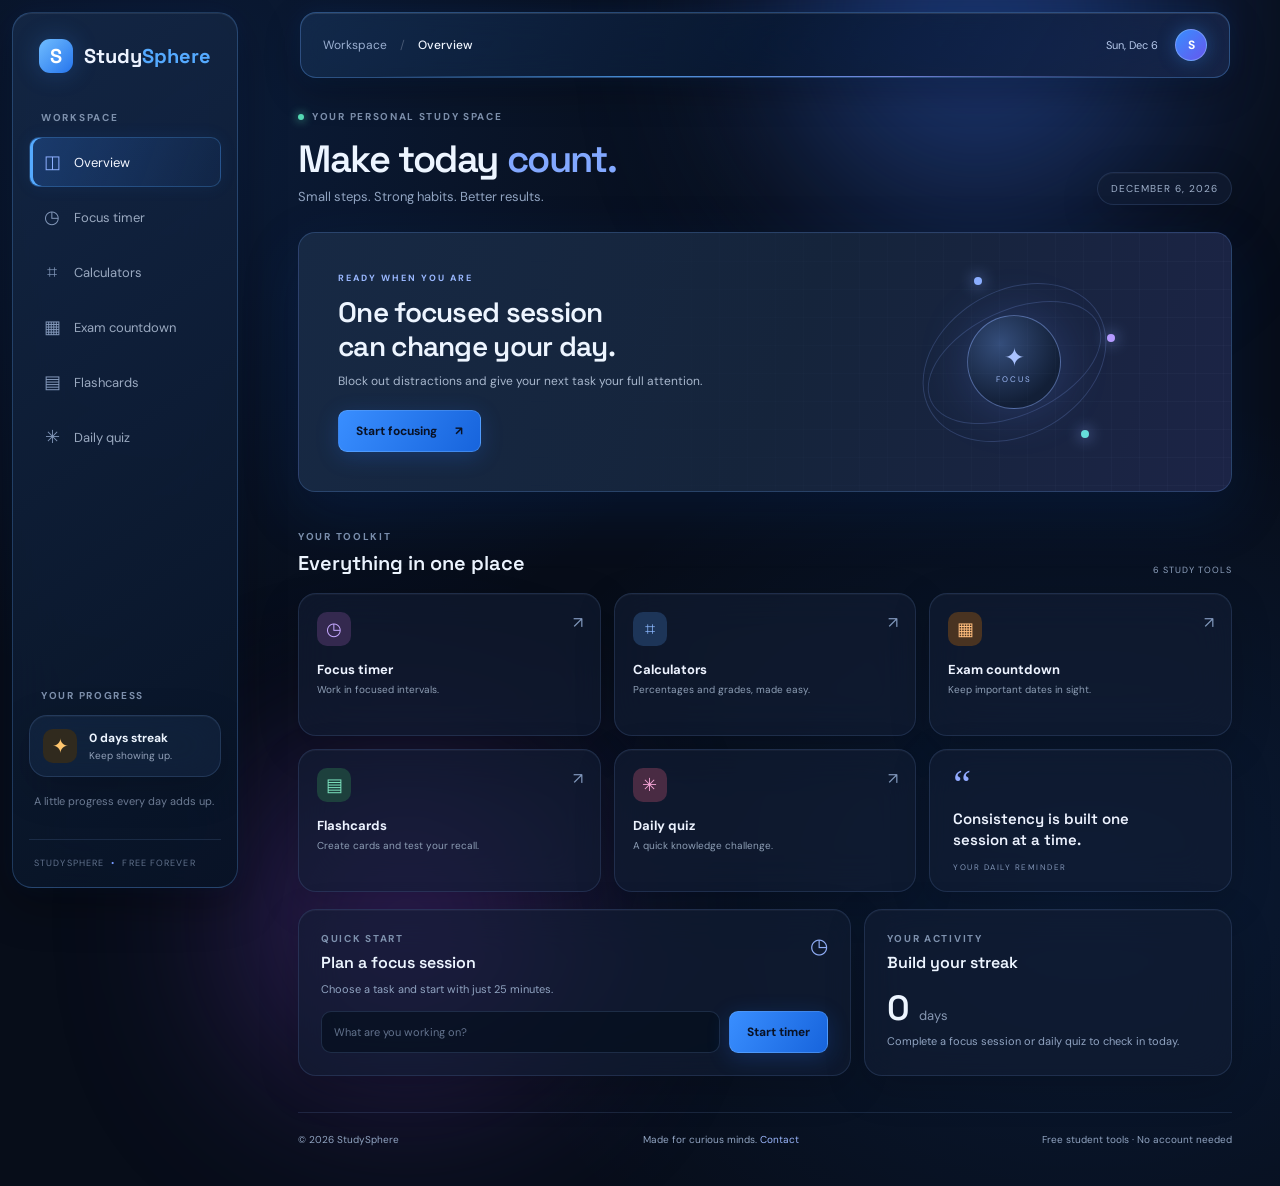
==== commit 6e0723d4: "Update index.html" ====
--- a/index.html
+++ b/index.html
@@ -171,10 +171,73 @@
         </div>
       </section>
 
-      <section class="view" id="view-quiz">
-        <div class="page-heading"><div class="eyebrow">A LITTLE CHALLENGE</div><h1>Daily <span>quiz.</span></h1><p class="subheading">Test what you know. Learn something new.</p></div>
-        <div class="quiz-wrap panel"><div class="quiz-meta"><span class="eyebrow">GENERAL KNOWLEDGE</span><span class="muted" id="quizProgress">QUESTION 1 OF 5</span></div><div class="quiz-progress"><div id="quizProgressBar"></div></div><div class="quiz-question" id="quizQuestion">Loading today's challenge...</div><div class="quiz-options" id="quizOptions"></div><div class="quiz-feedback" id="quizFeedback" aria-live="polite"></div><div class="quiz-bottom"><span class="muted" id="quizScore">Score: 0</span><button class="primary-btn" id="quizNext" disabled>Next question →</button></div></div>
-      </section>
+     
+<section class="view" id="view-quiz">
+  <div class="page-heading">
+    <div class="eyebrow">AI-POWERED LEARNING</div>
+    <h1>Study <span>quiz.</span></h1>
+    <p class="subheading">Choose any topic. Let AI create your challenge.</p>
+  </div>
+
+  <div class="panel quiz-generator">
+    <div class="eyebrow">CREATE YOUR OWN QUIZ</div>
+    <h3>What do you want to learn?</h3>
+
+    <label for="aiQuizTopic">Enter a topic</label>
+    <input id="aiQuizTopic" maxlength="150"
+      placeholder="e.g. Class 10 Electricity, World War II, Algebra">
+
+    <div class="quiz-generator-grid">
+      <div>
+        <label for="aiQuizDifficulty">Difficulty</label>
+        <select id="aiQuizDifficulty">
+          <option value="easy">Easy</option>
+          <option value="medium" selected>Medium</option>
+          <option value="hard">Hard</option>
+        </select>
+      </div>
+
+      <div>
+        <label for="aiQuizCount">Questions</label>
+        <select id="aiQuizCount">
+          <option value="3">3 questions</option>
+          <option value="5" selected>5 questions</option>
+          <option value="10">10 questions</option>
+        </select>
+      </div>
+    </div>
+
+    <button class="primary-btn full" id="generateAiQuiz">
+      ✦ Generate AI quiz
+    </button>
+    <p class="muted" id="aiQuizStatus" aria-live="polite">
+      Enter a topic to get started.
+    </p>
+  </div>
+
+  <div class="quiz-wrap panel">
+    <div class="quiz-meta">
+      <span class="eyebrow" id="quizLabel">DAILY CHALLENGE</span>
+      <span class="muted" id="quizProgress">QUESTION 1 OF 5</span>
+    </div>
+    <div class="quiz-progress">
+      <div id="quizProgressBar"></div>
+    </div>
+    <div class="quiz-question" id="quizQuestion">
+      Generate a quiz or try today's challenge.
+    </div>
+    <div class="quiz-options" id="quizOptions"></div>
+    <div class="quiz-feedback" id="quizFeedback"
+      aria-live="polite"></div>
+    <div class="quiz-bottom">
+      <span class="muted" id="quizScore">Score: 0</span>
+      <button class="primary-btn" id="quizNext" disabled>
+        Next question →
+      </button>
+    </div>
+  </div>
+</section>
+
 
       <footer class="footer"><span>© <span id="year"></span> StudySphere</span><span>Made for curious minds. <a href="mailto:hello@studysphere.example">Contact</a></span><span>Free student tools · No account needed</span></footer>
     </main>
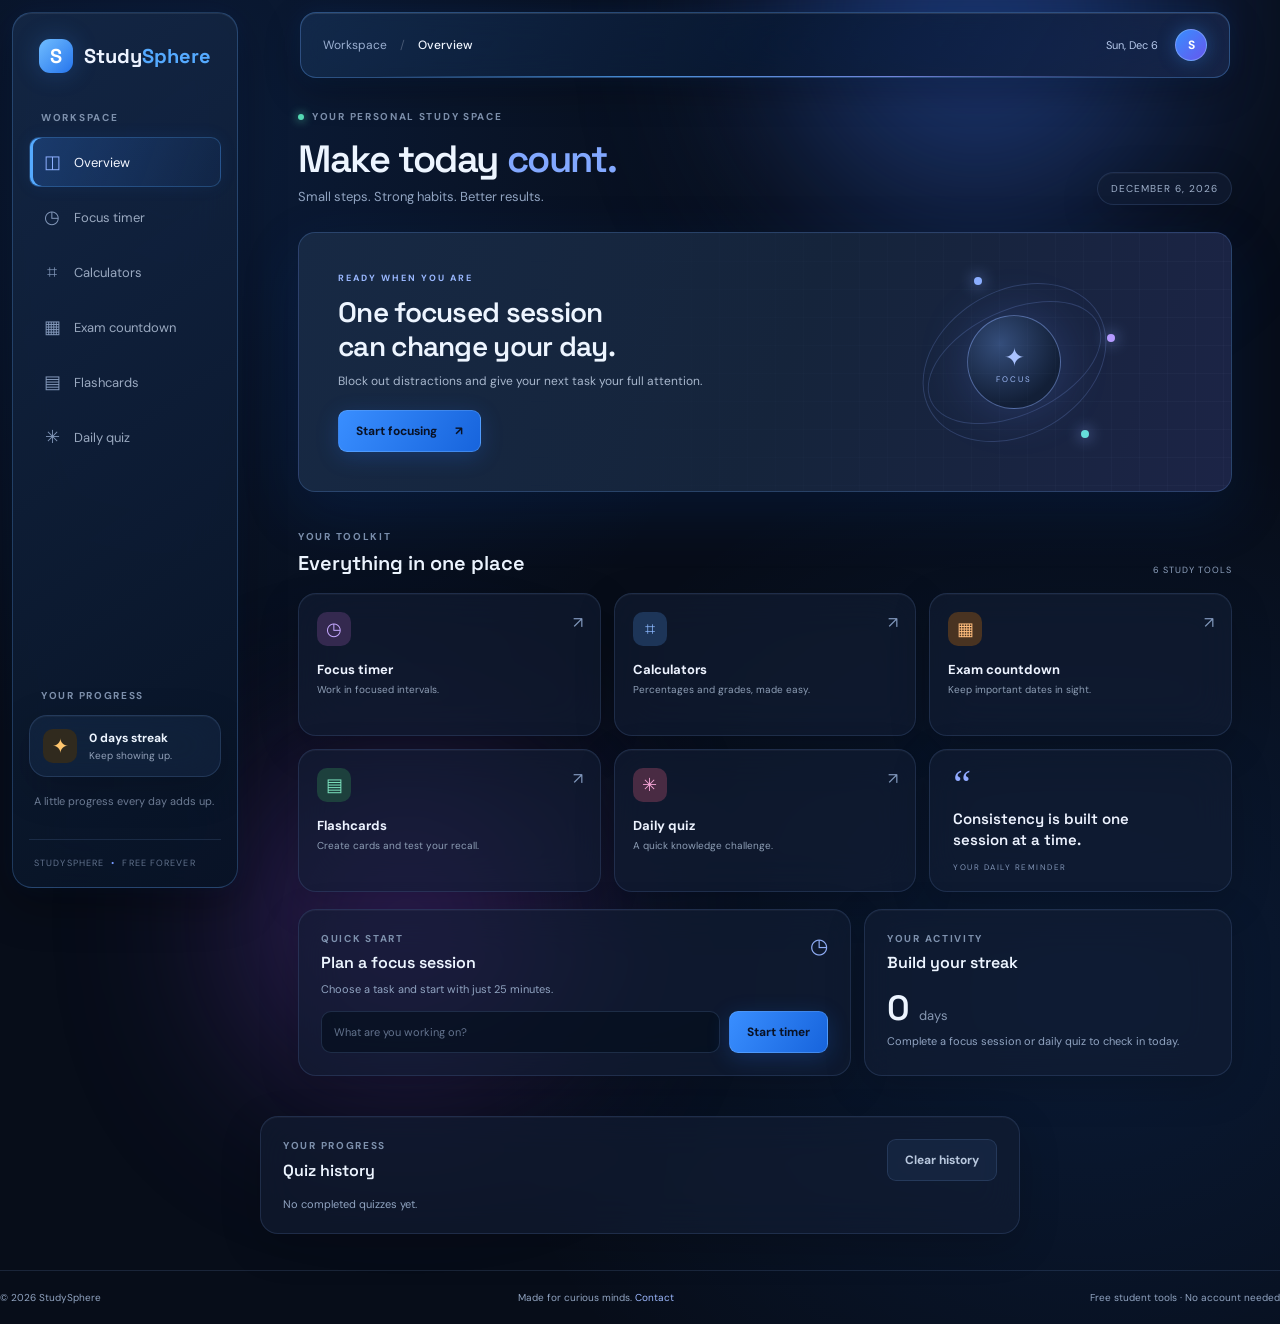
==== commit 0c7418a0: "Update index.html" ====
--- a/index.html
+++ b/index.html
@@ -176,7 +176,7 @@
   <div class="page-heading">
     <div class="eyebrow">AI-POWERED LEARNING</div>
     <h1>Study <span>quiz.</span></h1>
-    <p class="subheading">Choose any topic. Let AI create your challenge.</p>
+    <p class="subheading">Choose a topic. Generate a quiz. Track your progress.</p>
   </div>
 
   <div class="panel quiz-generator">
@@ -215,11 +215,27 @@
     </p>
   </div>
 
-  <div class="quiz-wrap panel">
-    <div class="quiz-meta">
-      <span class="eyebrow" id="quizLabel">DAILY CHALLENGE</span>
-      <span class="muted" id="quizProgress">QUESTION 1 OF 5</span>
-    </div>
+  
+<div class="quiz-wrap panel" id="quizWrap" hidden>
+  <div class="quiz-meta">
+    <span class="eyebrow" id="quizLabel">AI QUIZ</span>
+    <span class="muted" id="quizProgress"></span>
+  </div>
+  <div class="quiz-progress">
+    <div id="quizProgressBar"></div>
+  </div>
+  <div class="quiz-question" id="quizQuestion"></div>
+  <div class="quiz-options" id="quizOptions"></div>
+  <div class="quiz-feedback" id="quizFeedback"
+    aria-live="polite"></div>
+  <div class="quiz-bottom">
+    <span class="muted" id="quizScore">Score: 0</span>
+    <button class="primary-btn" id="quizNext" disabled>
+      Next question →
+    </button>
+  </div>
+</div>
+
     <div class="quiz-progress">
       <div id="quizProgressBar"></div>
     </div>
@@ -236,6 +252,20 @@
       </button>
     </div>
   </div>
+<div class="panel quiz-history">
+  <div class="quiz-history-heading">
+    <div>
+      <div class="eyebrow">YOUR PROGRESS</div>
+      <h3>Quiz history</h3>
+    </div>
+    <button class="secondary-btn" id="clearQuizHistory">
+      Clear history
+    </button>
+  </div>
+  <div id="quizHistoryList">
+    <p class="muted">No completed quizzes yet.</p>
+  </div>
+</div>
 </section>
 
 
--- a/styles.css
+++ b/styles.css
@@ -478,3 +478,110 @@
     justify-content: flex-start;
   }
 }
+
+/* AI QUIZ GENERATOR */
+
+.quiz-generator {
+  max-width: 760px;
+  margin: 0 auto 18px;
+}
+
+.quiz-generator h3 {
+  margin: 12px 0 18px;
+}
+
+.quiz-generator-grid {
+  display: grid;
+  grid-template-columns: 1fr 1fr;
+  gap: 14px;
+}
+
+.quiz-generator label {
+  display: block;
+  color: var(--text-muted);
+  font-size: 11px;
+  margin: 13px 0 7px;
+}
+
+.quiz-generator select {
+  width: 100%;
+  padding: 11px;
+  border-radius: 9px;
+  color: var(--text-primary);
+  background: rgba(5,14,29,.65);
+  border: 1px solid var(--glass-border);
+}
+
+.quiz-generator button:disabled {
+  opacity: .55;
+  cursor: wait;
+}
+
+#aiQuizStatus {
+  margin: 12px 0 0;
+  line-height: 1.5;
+}
+
+@media(max-width:600px) {
+  .quiz-generator-grid {
+    grid-template-columns: 1fr;
+  }
+}
+/* QUIZ HISTORY */
+
+.quiz-history {
+  max-width: 760px;
+  margin: 20px auto;
+}
+
+.quiz-history-heading {
+  display: flex;
+  align-items: center;
+  justify-content: space-between;
+  gap: 12px;
+  margin-bottom: 16px;
+}
+
+.quiz-history-heading h3 {
+  margin: 8px 0 0;
+}
+
+.quiz-history-item {
+  display: flex;
+  align-items: center;
+  justify-content: space-between;
+  gap: 14px;
+  padding: 14px 4px;
+  border-bottom: 1px solid var(--glass-border);
+}
+
+.quiz-history-details {
+  display: flex;
+  flex-direction: column;
+  gap: 5px;
+  min-width: 0;
+}
+
+.quiz-history-details strong {
+  overflow-wrap: anywhere;
+}
+
+.quiz-history-details span {
+  color: var(--text-muted);
+  font-size: 12px;
+}
+
+.quiz-history-score {
+  color: var(--blue);
+  white-space: nowrap;
+}
+
+#clearQuizHistory {
+  cursor: pointer;
+}
+
+@media(max-width: 500px) {
+  .quiz-history-heading {
+    align-items: flex-start;
+  }
+}
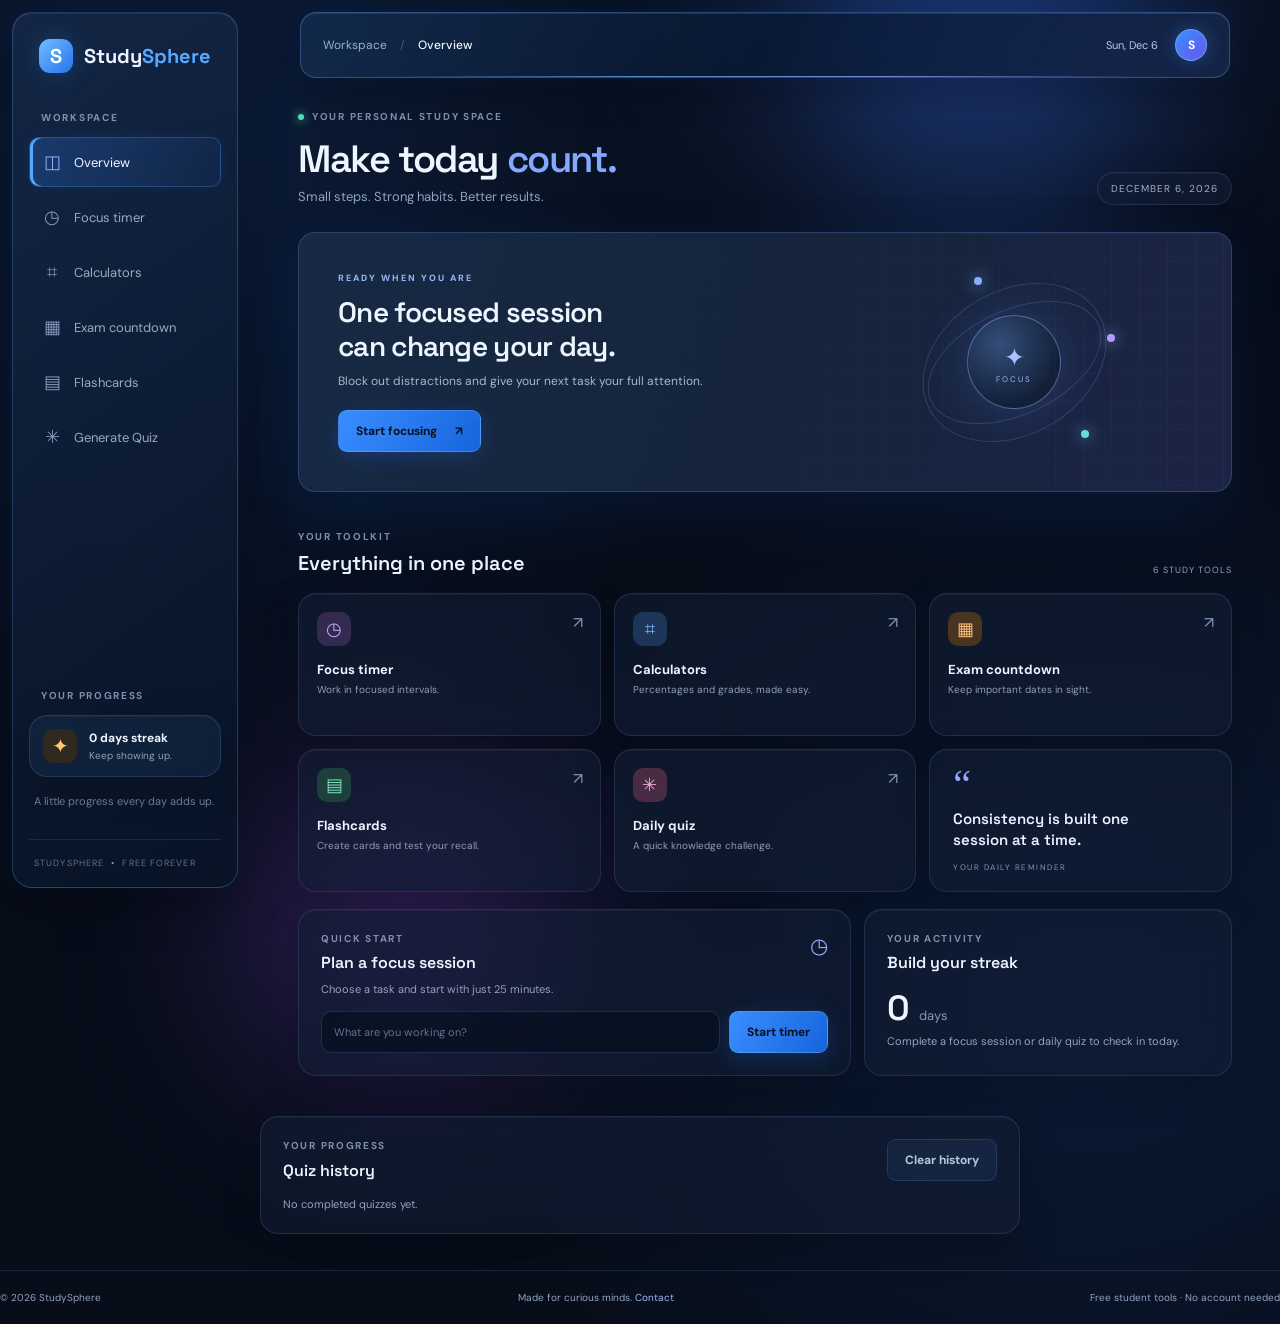
==== commit af2a61be: "Update index.html" ====
--- a/index.html
+++ b/index.html
@@ -24,7 +24,7 @@
         <button class="nav-item" data-view="calculators"><span>⌗</span> Calculators</button>
         <button class="nav-item" data-view="countdown"><span>▦</span> Exam countdown</button>
         <button class="nav-item" data-view="flashcards"><span>▤</span> Flashcards</button>
-        <button class="nav-item" data-view="quiz"><span>✳</span> Daily quiz</button>
+        <button class="nav-item" data-view="quiz"><span>✳</span> Generate Quiz</button>
       </nav>
       <div class="sidebar-bottom">
         <div class="side-label">YOUR PROGRESS</div>
